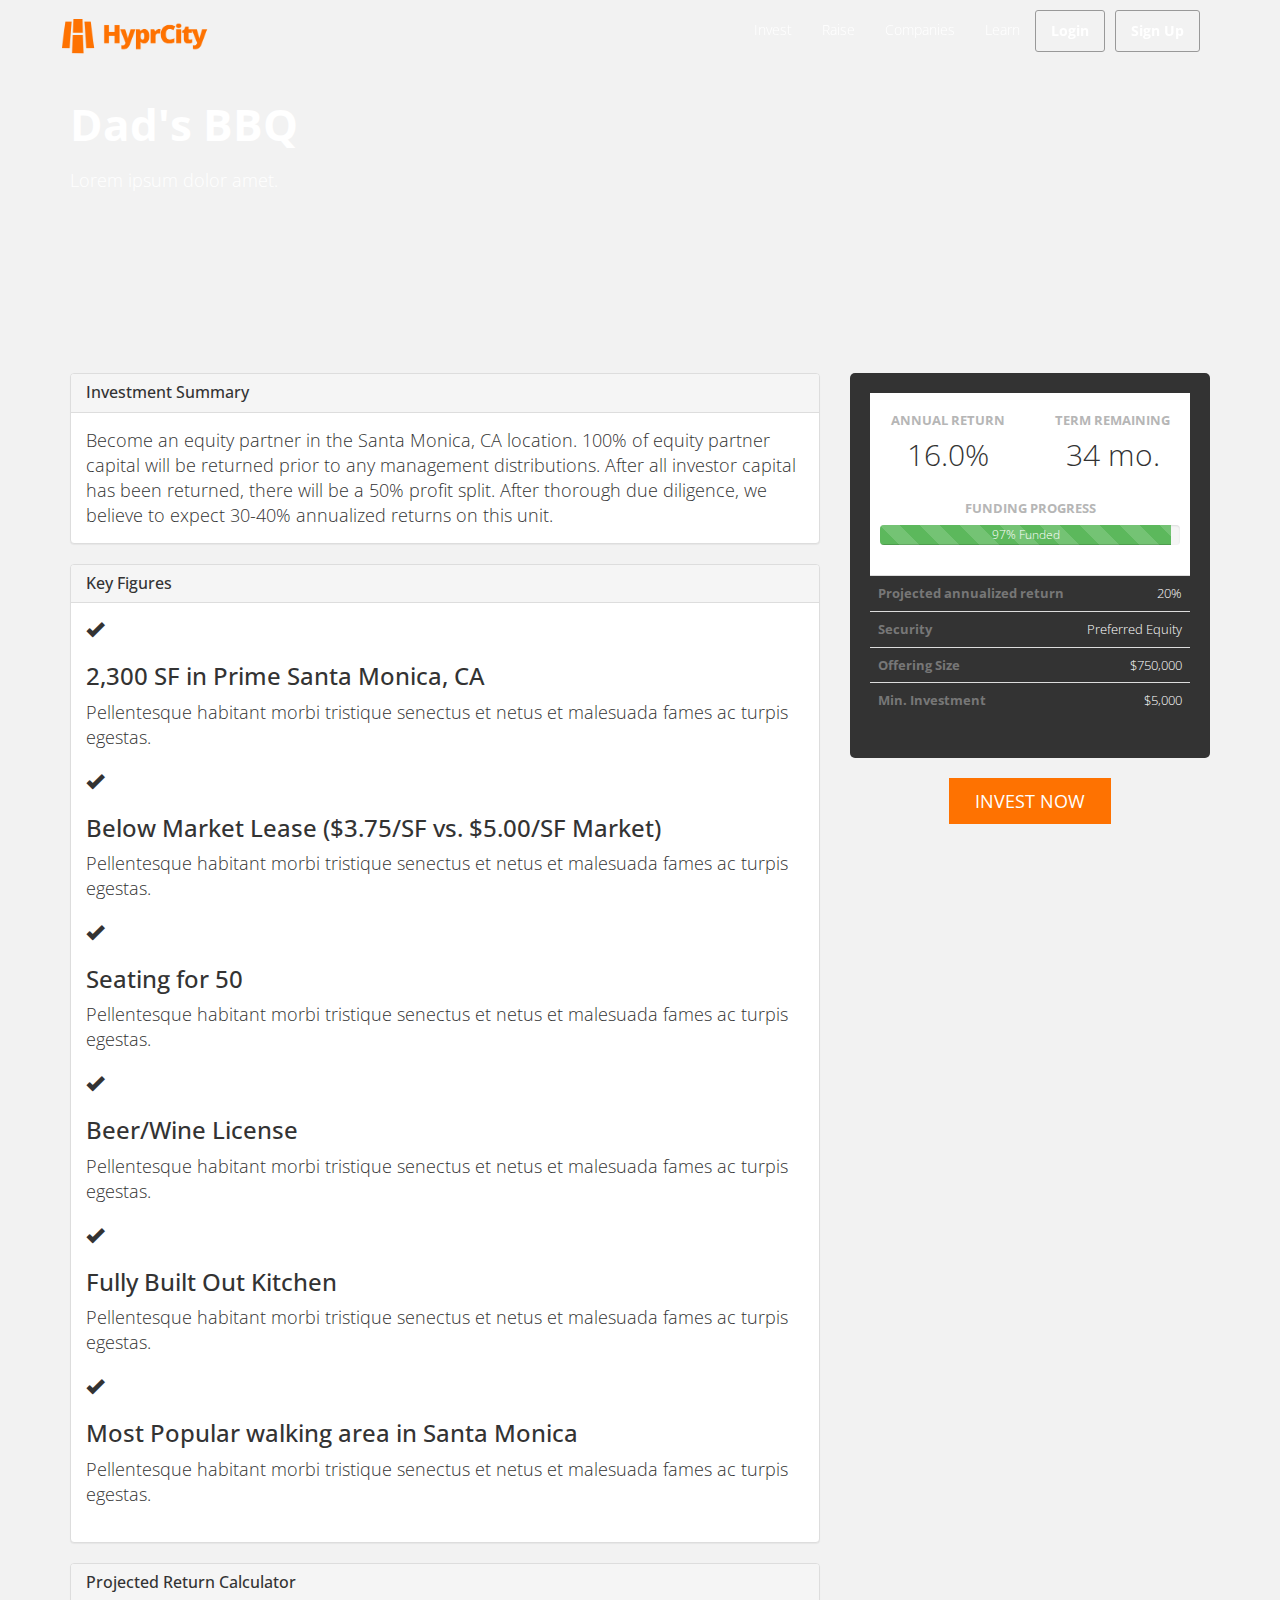
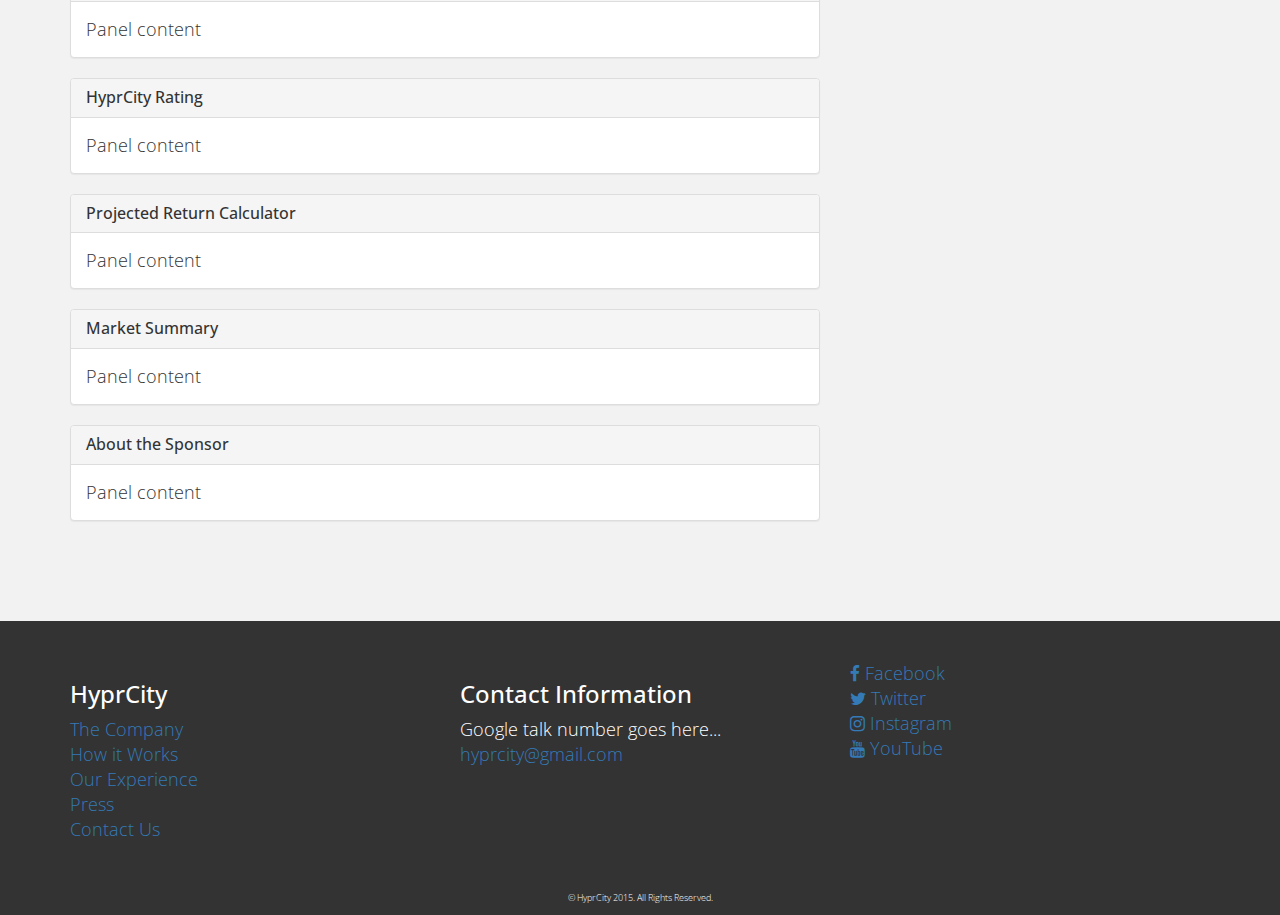
==== offerings/dads-bbq.html @ e1d982b0 "added invesment page and content, pushed right dir" ====
<!DOCTYPE html>
<html lang="en">
<head>
	<meta charset="UTF-8">
	<meta name="robots" content="noindex, nofollow">
	<meta name="viewport" content="width=device-width, initial-scale=1">
	<title>HyprCity - Crowd Investing for Mainstreet</title>

	<script src="https://code.jquery.com/jquery-2.1.4.min.js"></script>

	<!-- Latest compiled and minified CSS -->
	<link rel="stylesheet" href="https://maxcdn.bootstrapcdn.com/bootstrap/3.3.4/css/bootstrap.min.css">

	<!-- Latest compiled and minified JavaScript -->
	<script src="https://maxcdn.bootstrapcdn.com/bootstrap/3.3.4/js/bootstrap.min.js"></script>
	<link rel="stylesheet" href="https://maxcdn.bootstrapcdn.com/font-awesome/4.3.0/css/font-awesome.min.css">


	<link href='http://fonts.googleapis.com/css?family=Open+Sans:400,300,700' rel='stylesheet' type='text/css'>

	<link rel="stylesheet" href="../assets/animate.css">

	<link rel="stylesheet" href="../assets/style.css">

</head>
<body data-spy="scroll" data-target="#bs-example-navbar-collapse-1" class="dads-bbq">

<header class="container-fluid">
	<nav class="navbar navbar-default">
	  <div class="container">
	    <!-- Brand and toggle get grouped for better mobile display -->
	    <div class="navbar-header">
	      <button type="button" class="navbar-toggle collapsed" data-toggle="collapse" data-target="#bs-example-navbar-collapse-1">
	        <span class="sr-only">Toggle navigation</span>
	        <span class="icon-bar"></span>
	        <span class="icon-bar"></span>
	        <span class="icon-bar"></span>
	      </button>
	      <a class="navbar-brand" href="../index.html">
			<img alt="Brand" src="../images/hyprcity-logo.png">
		  </a>
	    </div>

	    <!-- Collect the nav links, forms, and other content for toggling -->
	    <div class="collapse navbar-collapse" id="bs-example-navbar-collapse-1">
	      <ul class="nav navbar-nav navbar-right">
	        <li><a href="#">Invest</a></li>
	        <li><a href="#">Raise</a></li>
	        <li><a href="#">Companies</a></li>
	        <li><a href="#">Learn</a></li>
	        <li><a class="header-cta" href="#">Login</a></li>
	        <li><a class="header-cta" href="#">Sign Up</a></li>
	      </ul>
	    </div><!-- /.navbar-collapse -->
	  </div><!-- /.container-fluid -->
	</nav>
</header>

<section class="container-fluid" id="page-head">
	<div class="container">
		<h1>Dad's BBQ</h1>
		<p>Lorem ipsum dolor amet.</p>
	</div>
</section>
<section class="container-fluid startchange" id="page-content">
	<div class="container">
		<div class="row">
			<div class="col-md-8">
				<div class="photo-container">
					<img src="http://placehold.it/850x400" alt="" class="img-responsive">
				</div>
				
				<div class="panel panel-default">
				  <div class="panel-heading">
				    <h3 class="panel-title">Investment Summary</h3>
				  </div>
				  <div class="panel-body">
				    Become an equity partner in the Santa Monica, CA location. 100% of equity partner capital will be returned prior to any management distributions. After all investor capital has been returned, there will be a 50% profit split. After thorough due diligence, we believe to expect 30-40% annualized returns on this unit.
				  </div>
				</div>
				
				<div class="panel panel-default">
				  <div class="panel-heading">
				    <h3 class="panel-title">Key Figures</h3>
				  </div>
				  <div class="panel-body">
				    <ul class="list-unstyled">
				    	<li>
				    		<i class="glyphicon glyphicon-ok"></i>
				    		<h3>2,300 SF in Prime Santa Monica, CA</h3>
				    		<p>Pellentesque habitant morbi tristique senectus et netus et malesuada fames ac turpis egestas.</p>
				    	</li>
				    	<li>
				    		<i class="glyphicon glyphicon-ok"></i>
				    		<h3>Below Market Lease ($3.75/SF vs. $5.00/SF Market)</h3>
				    		<p>Pellentesque habitant morbi tristique senectus et netus et malesuada fames ac turpis egestas.</p>
				    	</li>
				    	<li>
				    		<i class="glyphicon glyphicon-ok"></i>
				    		<h3>Seating for 50</h3>
				    		<p>Pellentesque habitant morbi tristique senectus et netus et malesuada fames ac turpis egestas.</p>
				    	</li>
				    	<li>
				    		<i class="glyphicon glyphicon-ok"></i>
				    		<h3>Beer/Wine License</h3>
				    		<p>Pellentesque habitant morbi tristique senectus et netus et malesuada fames ac turpis egestas.</p>
				    	</li>
				    	<li>
				    		<i class="glyphicon glyphicon-ok"></i>
				    		<h3>Fully Built Out Kitchen</h3>
				    		<p>Pellentesque habitant morbi tristique senectus et netus et malesuada fames ac turpis egestas.</p>
				    	</li>
				    	<li>
				    		<i class="glyphicon glyphicon-ok"></i>
				    		<h3>Most Popular walking area in Santa Monica</h3>
				    		<p>Pellentesque habitant morbi tristique senectus et netus et malesuada fames ac turpis egestas.</p>
				    	</li>
				    </ul>
				  </div>
				</div>
				
				<div class="panel panel-default">
				  <div class="panel-heading">
				    <h3 class="panel-title">Projected Return Calculator</h3>
				  </div>
				  <div class="panel-body">
				    Panel content
				  </div>
				</div>
				
				<div class="panel panel-default">
				  <div class="panel-heading">
				    <h3 class="panel-title">HyprCity Rating</h3>
				  </div>
				  <div class="panel-body">
				  	Panel content
				  </div>
				</div>
				
				<div class="panel panel-default">
				  <div class="panel-heading">
				    <h3 class="panel-title">Projected Return Calculator</h3>
				  </div>
				  <div class="panel-body">
				    Panel content
				  </div>
				</div>
				
				<div class="panel panel-default">
				  <div class="panel-heading">
				    <h3 class="panel-title">Market Summary</h3>
				  </div>
				  <div class="panel-body">
				    Panel content
				  </div>
				</div>
				
				<div class="panel panel-default">
				  <div class="panel-heading">
				    <h3 class="panel-title">About the Sponsor</h3>
				  </div>
				  <div class="panel-body">
				    Panel content
				  </div>
				</div>

			</div>
			<div class="col-md-4" id="invest-widget">
				<div class="inner">
					<div class="invest-details-box">
						<div class="row">
							<div class="col-md-6">
								<h4>Annual Return</h4>
								<h2>16.0%</h2>
							</div>
							<div class="col-md-6">
								<h4>Term Remaining</h4>
								<h2>34 mo.</h2>
							</div>
						</div>
						<h4>Funding Progress</h4>
					    <div class="progress">
						  <div class="progress-bar progress-bar-striped progress-bar-success active" role="progressbar" aria-valuenow="97" aria-valuemin="0" aria-valuemax="100" style="width: 97%">
						    97% Funded
						  </div>
						</div>
					</div>
					<table class="table">
					  <tbody>
					  	<tr>
					  		<td class="text-left">Projected annualized return</td>
					  		<td class="text-right">20%</td>
					  	</tr>
					  	<tr>
					  		<td class="text-left">Security</td>
					  		<td class="text-right">Preferred Equity</td>
					  	</tr>
					  	<tr>
					  		<td class="text-left">Offering Size</td>
					  		<td class="text-right">$750,000</td>
					  	</tr>
					  	<tr>
					  		<td class="text-left">Min. Investment</td>
					  		<td class="text-right">$5,000</td>
					  	</tr>
					  </tbody>
					</table>
				</div>
				<div class="invest-btn-container">
					<button class="btn btn-lg btn-primary">Invest Now</button>
				</div>
			</div>
		</div>
	</div>
</section>

<footer class="container-fluid" id="footer">
	<div class="container">
		<div class="row">
			<div class="col-md-4">
				<h3>HyprCity</h3>
				<ul class="list-unstyled">
					<li><a href="#">The Company</a></li>
					<li><a href="#solution">How it Works</a></li>
					<li><a href="#experience">Our Experience</a></li>
					<li><a href="#logos">Press</a></li>
					<li><a href="#get-started">Contact Us</a></li>
				</ul>
			</div>
			<div class="col-md-4">
				<h3>Contact Information</h3>
				<ul class="list-unstyled">
					<li>Google talk number goes here...</li>
					<li><a href="mailto:hypercity@gmail.com">hyprcity@gmail.com</a></li>
				</ul>
			</div>
			<div class="col-md-4">
				<ul class="list-unstyled">
					<li><a href=""><i class="fa fa-facebook"></i> Facebook</a></li>
					<li><a href=""><i class="fa fa-twitter"></i> Twitter</a></li>
					<li><a href=""><i class="fa fa-instagram"></i> Instagram</a></li>
					<li><a href=""><i class="fa fa-youtube"></i> YouTube</a></li>
				</ul>
			</div>
		</div>
	</div>
	<div class="copy">
		&copy; HyprCity 2015. All Rights Reserved.
	</div>
</footer>

<script>
	/* navbar change */
	$(document).ready(function(){       
	   var scroll_start = 0;
	   var startchange = $('.startchange');
	   var offset = startchange.offset();
	    if (startchange.length){
		   $(document).scroll(function() { 
		      scroll_start = $(this).scrollTop();
		      if(scroll_start > offset.top - 80) {
		          $(".navbar-default").css('background-color', 'rgba(255,255,255,.8)');
		          $('.navbar-default li a').css('color', '#333333');
		       } else {
		          $('.navbar-default').css('background-color', 'transparent');
		          $('.navbar-default li a').css('color', '#ffffff');
		       }
		   });
		   $(document).scroll(function() { 
		      scroll_start = $(this).scrollTop();
		      if(scroll_start > offset.top - 0) {
		          $("#invest-widget").css('position', 'fixed');
		          $('#invest-widget').css('top', '80px');
		          $('#invest-widget').css('margin-left', '50%');
		          $('#invest-widget').css('left', '195px');
		          $('#invest-widget').css('width', 'initial');
		       } else {
		          $("#invest-widget").css('position', 'initial');
		          $('#invest-widget').css('top', 'initial');
		          $('#invest-widget').css('margin-left', 'initial');
		          $('#invest-widget').css('left', 'initial');
		       }
		   });
	    }
	});
</script>

</body>
</html>
---- assets/style.css ----
.col-xs-15,
.col-sm-15,
.col-md-15,
.col-lg-15 {
  position: relative;
  min-height: 1px;
  padding-right: 10px;
  padding-left: 10px; }

.col-xs-15 {
  width: 20%;
  float: left; }

@media (min-width: 768px) {
  .col-sm-15 {
    width: 20%;
    float: left; } }
@media (min-width: 992px) {
  .col-md-15 {
    width: 20%;
    float: left; } }
@media (min-width: 1200px) {
  .col-lg-15 {
    width: 20%;
    float: left; } }
/* Slider */
.slick-slider {
  position: relative;
  display: block;
  box-sizing: border-box;
  -moz-box-sizing: border-box;
  -webkit-touch-callout: none;
  -webkit-user-select: none;
  -khtml-user-select: none;
  -moz-user-select: none;
  -ms-user-select: none;
  user-select: none;
  -ms-touch-action: pan-y;
  touch-action: pan-y;
  -webkit-tap-highlight-color: transparent; }

.slick-list {
  position: relative;
  overflow: hidden;
  display: block;
  margin: 0;
  padding: 0; }
  .slick-list:focus {
    outline: none; }
  .slick-list.dragging {
    cursor: pointer;
    cursor: hand; }

.slick-slider .slick-track,
.slick-slider .slick-list {
  -webkit-transform: translate3d(0, 0, 0);
  -moz-transform: translate3d(0, 0, 0);
  -ms-transform: translate3d(0, 0, 0);
  -o-transform: translate3d(0, 0, 0);
  transform: translate3d(0, 0, 0); }

.slick-track {
  position: relative;
  left: 0;
  top: 0;
  display: block; }
  .slick-track:before, .slick-track:after {
    content: "";
    display: table; }
  .slick-track:after {
    clear: both; }
  .slick-loading .slick-track {
    visibility: hidden; }

.slick-slide {
  float: left;
  height: 100%;
  min-height: 1px;
  display: none; }
  [dir="rtl"] .slick-slide {
    float: right; }
  .slick-slide img {
    display: block; }
  .slick-slide.slick-loading img {
    display: none; }
  .slick-slide.dragging img {
    pointer-events: none; }
  .slick-initialized .slick-slide {
    display: block; }
  .slick-loading .slick-slide {
    visibility: hidden; }
  .slick-vertical .slick-slide {
    display: block;
    height: auto;
    border: 1px solid transparent; }

body {
  font-family: 'Open Sans', Helvetica, Arial, sans-serif;
  font-size: 1.75em;
  font-weight: 300;
  position: relative; }

h1 {
  font-weight: 700;
  font-size: 2.5em;
  margin-bottom: 20px; }

h2 {
  font-weight: 100;
  margin-top: 10px;
  margin-bottom: 20px; }

h4 {
  font-weight: 700;
  text-transform: uppercase;
  color: #b6b6b6;
  font-size: 0.75em; }

p {
  margin-bottom: 20px; }

section {
  padding-top: 80px;
  padding-bottom: 80px; }

#footer {
  text-align: left;
  background: #333;
  color: #fff;
  padding-top: 40px; }
  #footer .copy {
    text-align: center;
    font-size: 0.5em;
    margin-top: 40px;
    margin-bottom: 10px; }

.btn {
  text-transform: uppercase;
  padding: 10px 25px;
  border-radius: 0;
  transition: all .2s ease; }

.btn-default {
  background: none;
  border: 1px solid #fff;
  color: #fff; }
  .btn-default:hover, .btn-default:focus {
    border-color: #fe7201;
    color: #fe7201;
    background: none; }

.btn-primary {
  background: #fe7201;
  border-color: #fe7201; }
  .btn-primary:hover, .btn-primary:focus {
    background: #fe8e34;
    border-color: #fe8e34; }

.navbar-default {
  background: transparent;
  border: none;
  z-index: 9;
  top: 0;
  left: 0;
  border-radius: 0;
  transition: all .3s ease;
  padding-top: 10px;
  padding-bottom: 4px; }
  .navbar-default a {
    color: #fff; }
  .navbar-default .navbar-brand {
    padding: 0; }
    .navbar-default .navbar-brand img {
      max-height: 50px; }
  .navbar-default .navbar-right li a {
    transition: all .3s ease;
    color: #fff;
    padding: 10px 15px;
    font-size: 0.8em; }
    .navbar-default .navbar-right li a:hover {
      color: #f2f2f2; }
  .navbar-default .active a {
    background: none;
    color: #fe7201;
    border-bottom: 2px solid #fe7201; }
  .navbar-default .navbar-toggle {
    border: none;
    background: none !important; }
    .navbar-default .navbar-toggle .icon-bar {
      background: #fe7201;
      width: 30px;
      height: 4px; }
  .navbar-default .header-cta {
    font-weight: bold;
    border-radius: 3px;
    border: 1px solid #999;
    margin-right: 10px;
    transition: border-color .2s ease; }
    .navbar-default .header-cta:hover {
      border-color: #fff; }

#intro {
  background: transparent;
  background-size: 100%;
  min-height: 700px;
  color: #fff;
  padding-left: 0;
  padding-right: 0; }
  #intro .splash {
    padding-top: 150px;
    padding-left: 15px;
    padding-right: 15px;
    text-shadow: 0 1px 10px #000; }
    #intro .splash h1 {
      text-transform: uppercase;
      margin-bottom: 40px;
      font-weight: bold; }
    #intro .splash p {
      margin-bottom: 40px; }

.previous-funded .col-md-3 {
  padding-left: 0;
  padding-right: 0;
  border-right: 1px solid #f2f2f2;
  border-bottom: 1px solid #f2f2f2; }
  .previous-funded .col-md-3 img {
    opacity: 0.8;
    transition: opacity .2s ease; }
  .previous-funded .col-md-3:hover > img {
    opacity: 1; }
  .previous-funded .col-md-3 .previous-funded-info {
    padding-left: 15px;
    padding-right: 15px; }
    .previous-funded .col-md-3 .previous-funded-info h2 {
      color: #fe7201; }
    .previous-funded .col-md-3 .previous-funded-info h2, .previous-funded .col-md-3 .previous-funded-info h4 {
      text-align: center; }
    .previous-funded .col-md-3 .previous-funded-info .left {
      font-weight: bold;
      color: #ddd; }
    .previous-funded .col-md-3 .previous-funded-info .right {
      text-align: right; }
    .previous-funded .col-md-3 .previous-funded-info p {
      margin-bottom: 10px; }

#solution .row {
  padding: 80px 0; }
  #solution .row .col-md-6 {
    text-align: left; }
#solution .part {
  border-top: 1px solid #f2f2f2;
  border-bottom: 1px solid #f2f2f2; }

#investors h1, #entrepreneurs h1 {
  margin-bottom: 60px; }
  #investors h1 span, #entrepreneurs h1 span {
    color: #fe7201; }
#investors h2, #entrepreneurs h2 {
  color: #fe7201;
  margin-top: 20px; }
#investors i, #entrepreneurs i {
  color: #fe7201;
  border: 3px solid #fe7201;
  border-radius: 50%;
  padding: 22px 23px;
  background: #f2f2f2;
  font-size: 2em; }
#investors .row, #entrepreneurs .row {
  margin-bottom: 40px; }

.slick {
  padding-top: 80px;
  padding-bottom: 80px;
  background: #f2f2f2; }

#quote {
  padding-top: 120px;
  padding-bottom: 120px;
  font-weight: 300;
  text-transform: uppercase;
  margin: 0px auto; }
  #quote blockquote {
    max-width: 800px;
    font-size: 1.5em;
    border-left: none;
    color: #fff; }
    #quote blockquote footer {
      color: #ddd; }

#experience h2 {
  color: #999;
  font-weight: 300;
  text-transform: uppercase; }
  #experience h2 span {
    font-size: 2em;
    color: #333; }

#logos {
  background: #333;
  padding-top: 60px;
  padding-bottom: 60px;
  margin-top: 40px; }
  #logos img {
    margin: auto; }

.dads-bbq {
  background: #f2f2f2; }
  .dads-bbq #page-head {
    background: bottom center url("http://luxebeatmag.com/wp-content/uploads/2014/03/1394997_19792541-sxc.jpg");
    color: #fff; }
  .dads-bbq #page-content #invest-widget .inner {
    background: #333;
    padding: 20px;
    border-radius: 5px;
    text-align: center; }
    .dads-bbq #page-content #invest-widget .inner .invest-details-box {
      background: #fff;
      padding: 10px; }
    .dads-bbq #page-content #invest-widget .inner table {
      color: #fff;
      font-size: 0.75em;
      border-color: #777; }
      .dads-bbq #page-content #invest-widget .inner table .text-left {
        color: #777;
        font-weight: bold; }
  .dads-bbq #page-content #invest-widget .invest-btn-container {
    margin: 20px auto;
    text-align: center; }

@media screen and (min-width: 767px) {
  .navbar-default {
    position: fixed;
    width: 100%; } }

/*# sourceMappingURL=style.css.map */
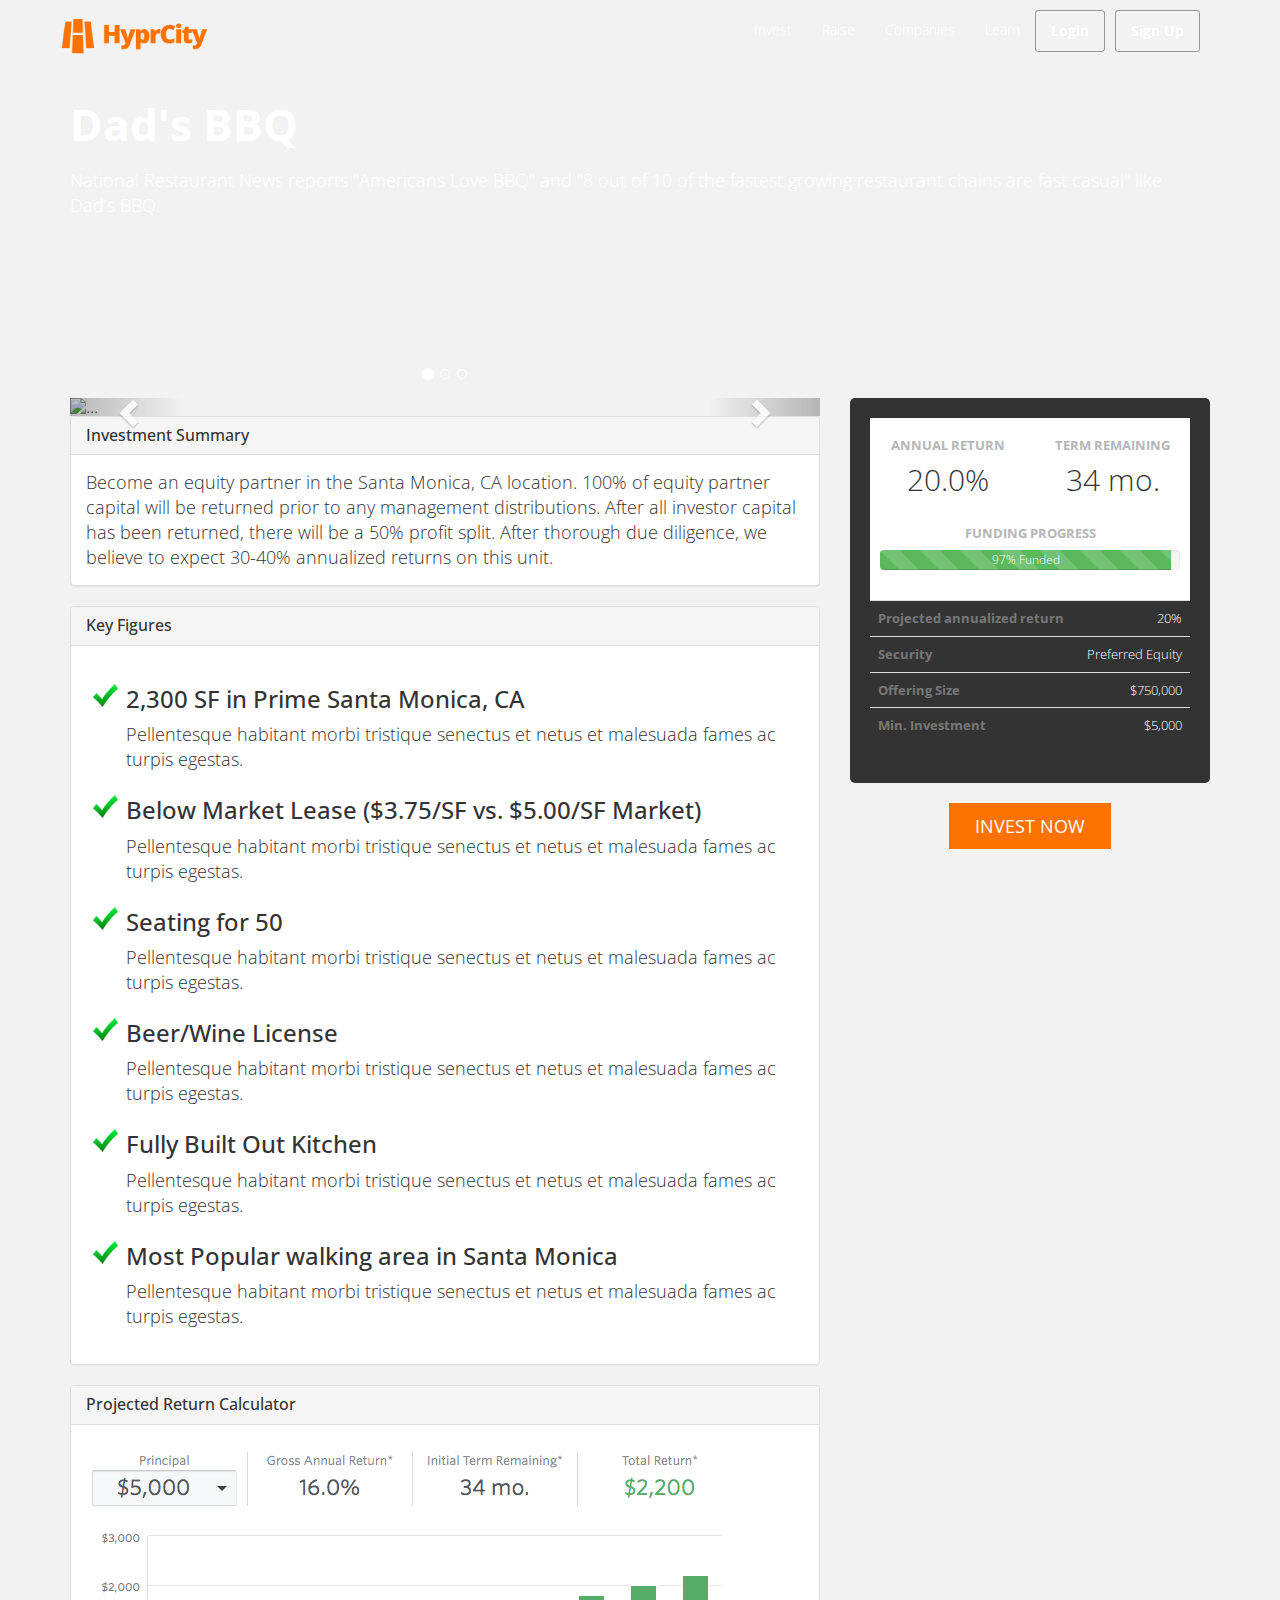
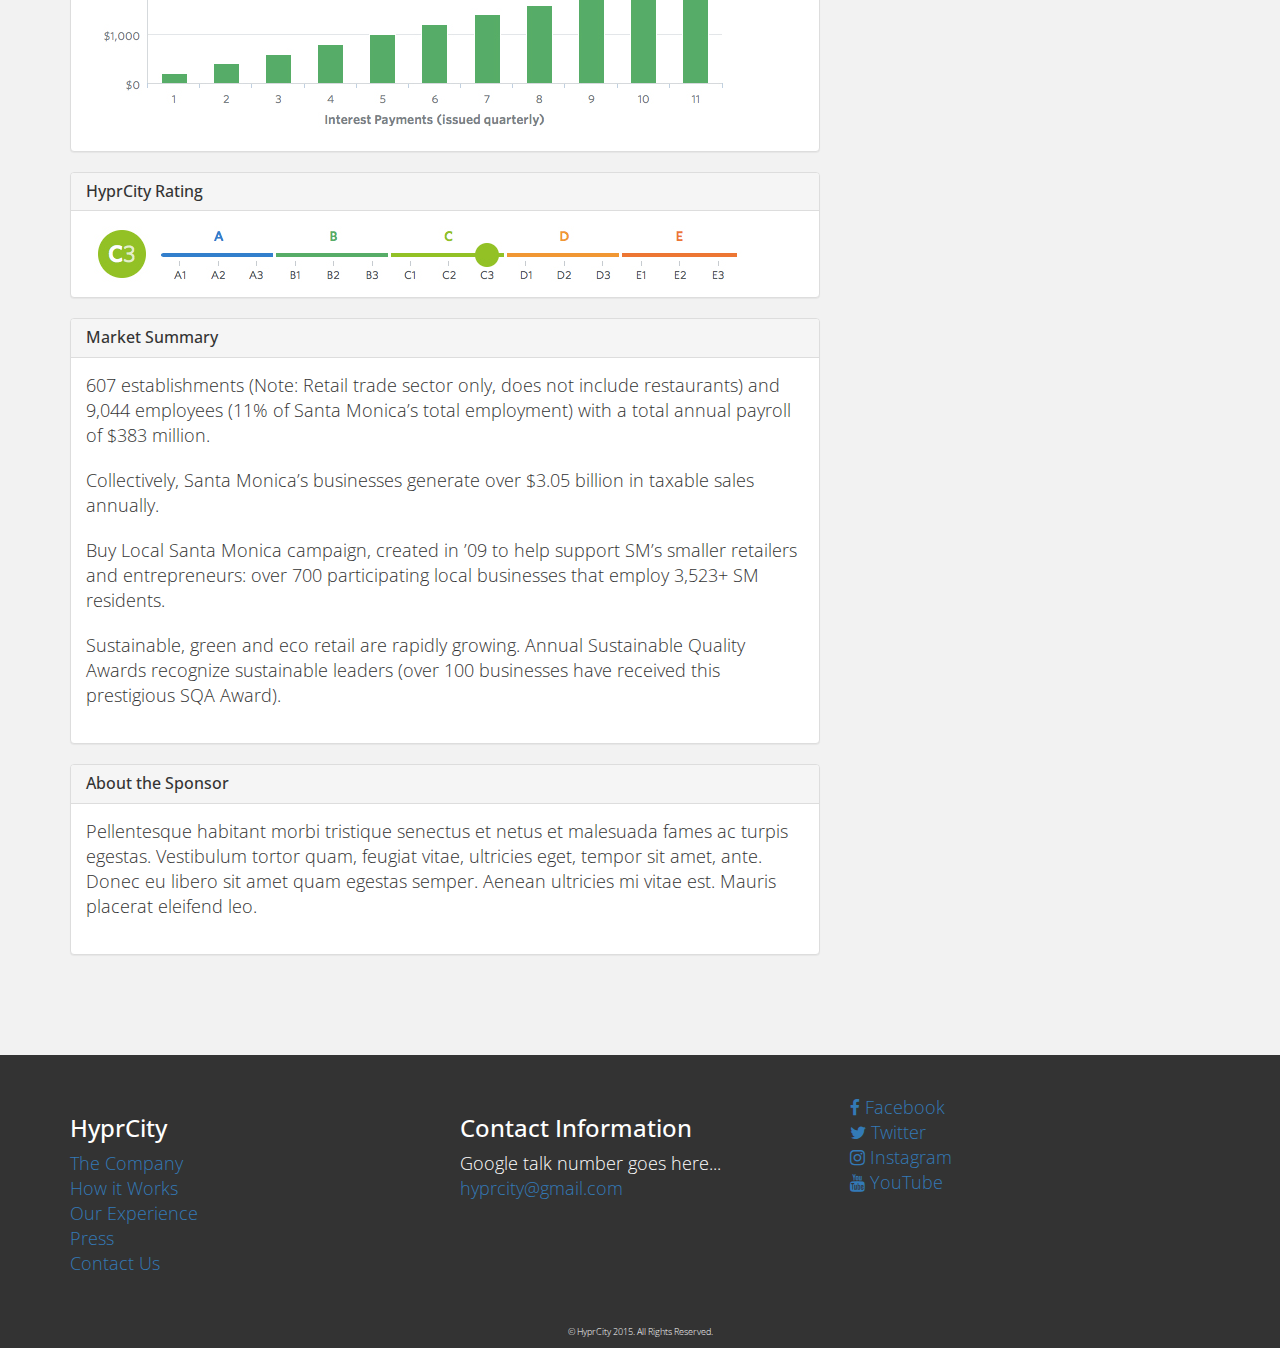
==== commit 558acc4a: "added more content, modified index page, added graphics" ====
--- a/offerings/dads-bbq.html
+++ b/offerings/dads-bbq.html
@@ -59,7 +59,7 @@
 <section class="container-fluid" id="page-head">
 	<div class="container">
 		<h1>Dad's BBQ</h1>
-		<p>Lorem ipsum dolor amet.</p>
+		<p>National Restaurant News reports "Americans Love BBQ" and "8 out of 10 of the fastest growing restaurant chains are fast casual" like Dad’s BBQ.</p>
 	</div>
 </section>
 <section class="container-fluid startchange" id="page-content">
@@ -67,7 +67,37 @@
 		<div class="row">
 			<div class="col-md-8">
 				<div class="photo-container">
-					<img src="http://placehold.it/850x400" alt="" class="img-responsive">
+					<div id="carousel-example-generic" class="carousel slide" data-ride="carousel" data-pause="none" data-interval="3000">
+					  <!-- Indicators -->
+					  <ol class="carousel-indicators">
+					    <li data-target="#carousel-example-generic" data-slide-to="0" class="active"></li>
+					    <li data-target="#carousel-example-generic" data-slide-to="1"></li>
+					    <li data-target="#carousel-example-generic" data-slide-to="2"></li>
+					  </ol>
+
+					  <!-- Wrapper for slides -->
+					  <div class="carousel-inner" role="listbox">
+					    <div class="item active">
+					      <img src="http://www.awelcomesurprise.com/sites/default/files/image-dinosaur-bbq_0.jpg" alt="...">
+					    </div>
+					    <div class="item">
+					      <img src="http://takeexit93.com/wp-content/themes/sharp/timthumb.php?src=http%3A%2F%2Ftakeexit93.com%2Fwp-content%2Fuploads%2F2014%2F10%2Ffirehouse-discover1.jpg&q=90&w=750&h=350&zc=1" alt="...">
+					    </div>
+					    <div class="item">
+					      <img src="http://tscpl.org/wp-content/uploads/2014/07/COVER-PHOTO-TAKE-2.jpg" alt="...">
+					    </div>
+					  </div>
+
+					  <!-- Controls -->
+					  <a class="left carousel-control" href="#carousel-example-generic" role="button" data-slide="prev">
+					    <span class="glyphicon glyphicon-chevron-left" aria-hidden="true"></span>
+					    <span class="sr-only">Previous</span>
+					  </a>
+					  <a class="right carousel-control" href="#carousel-example-generic" role="button" data-slide="next">
+					    <span class="glyphicon glyphicon-chevron-right" aria-hidden="true"></span>
+					    <span class="sr-only">Next</span>
+					  </a>
+					</div>
 				</div>
 				
 				<div class="panel panel-default">
@@ -84,34 +114,28 @@
 				    <h3 class="panel-title">Key Figures</h3>
 				  </div>
 				  <div class="panel-body">
-				    <ul class="list-unstyled">
-				    	<li>
-				    		<i class="glyphicon glyphicon-ok"></i>
+				    <ul class="list-unstyled key-figures-list">
+				    	<li>
 				    		<h3>2,300 SF in Prime Santa Monica, CA</h3>
 				    		<p>Pellentesque habitant morbi tristique senectus et netus et malesuada fames ac turpis egestas.</p>
 				    	</li>
 				    	<li>
-				    		<i class="glyphicon glyphicon-ok"></i>
 				    		<h3>Below Market Lease ($3.75/SF vs. $5.00/SF Market)</h3>
 				    		<p>Pellentesque habitant morbi tristique senectus et netus et malesuada fames ac turpis egestas.</p>
 				    	</li>
 				    	<li>
-				    		<i class="glyphicon glyphicon-ok"></i>
 				    		<h3>Seating for 50</h3>
 				    		<p>Pellentesque habitant morbi tristique senectus et netus et malesuada fames ac turpis egestas.</p>
 				    	</li>
 				    	<li>
-				    		<i class="glyphicon glyphicon-ok"></i>
 				    		<h3>Beer/Wine License</h3>
 				    		<p>Pellentesque habitant morbi tristique senectus et netus et malesuada fames ac turpis egestas.</p>
 				    	</li>
 				    	<li>
-				    		<i class="glyphicon glyphicon-ok"></i>
 				    		<h3>Fully Built Out Kitchen</h3>
 				    		<p>Pellentesque habitant morbi tristique senectus et netus et malesuada fames ac turpis egestas.</p>
 				    	</li>
 				    	<li>
-				    		<i class="glyphicon glyphicon-ok"></i>
 				    		<h3>Most Popular walking area in Santa Monica</h3>
 				    		<p>Pellentesque habitant morbi tristique senectus et netus et malesuada fames ac turpis egestas.</p>
 				    	</li>
@@ -124,7 +148,7 @@
 				    <h3 class="panel-title">Projected Return Calculator</h3>
 				  </div>
 				  <div class="panel-body">
-				    Panel content
+				  	<img src="../images/return-calculator.jpg" alt="" class="img-responsive">
 				  </div>
 				</div>
 				
@@ -133,16 +157,7 @@
 				    <h3 class="panel-title">HyprCity Rating</h3>
 				  </div>
 				  <div class="panel-body">
-				  	Panel content
-				  </div>
-				</div>
-				
-				<div class="panel panel-default">
-				  <div class="panel-heading">
-				    <h3 class="panel-title">Projected Return Calculator</h3>
-				  </div>
-				  <div class="panel-body">
-				    Panel content
+				  	<img src="../images/risk-meter.jpg" alt="" class="img-responsive">
 				  </div>
 				</div>
 				
@@ -151,7 +166,10 @@
 				    <h3 class="panel-title">Market Summary</h3>
 				  </div>
 				  <div class="panel-body">
-				    Panel content
+				    <p>607 establishments (Note: Retail trade sector only, does not include restaurants) and 9,044 employees (11% of Santa Monica’s total employment) with a total annual payroll of $383 million.</p>
+				    <p>Collectively, Santa Monica’s businesses generate over $3.05 billion in taxable sales annually.</p>
+				    <p>Buy Local Santa Monica campaign, created in ’09 to help support SM’s smaller retailers and entrepreneurs: over 700 participating local businesses that employ 3,523+ SM residents.</p>
+				    <p>Sustainable, green and eco retail are rapidly growing. Annual Sustainable Quality Awards recognize sustainable leaders (over 100 businesses have received this prestigious SQA Award).</p>
 				  </div>
 				</div>
 				
@@ -160,7 +178,7 @@
 				    <h3 class="panel-title">About the Sponsor</h3>
 				  </div>
 				  <div class="panel-body">
-				    Panel content
+				    <p>Pellentesque habitant morbi tristique senectus et netus et malesuada fames ac turpis egestas. Vestibulum tortor quam, feugiat vitae, ultricies eget, tempor sit amet, ante. Donec eu libero sit amet quam egestas semper. Aenean ultricies mi vitae est. Mauris placerat eleifend leo.</p>
 				  </div>
 				</div>
 
@@ -171,7 +189,7 @@
 						<div class="row">
 							<div class="col-md-6">
 								<h4>Annual Return</h4>
-								<h2>16.0%</h2>
+								<h2>20.0%</h2>
 							</div>
 							<div class="col-md-6">
 								<h4>Term Remaining</h4>
--- a/assets/style.css
+++ b/assets/style.css
@@ -326,6 +326,10 @@
   .dads-bbq #page-content #invest-widget .invest-btn-container {
     margin: 20px auto;
     text-align: center; }
+  .dads-bbq .key-figures-list {
+    margin-left: 40px; }
+    .dads-bbq .key-figures-list li {
+      list-style-image: url("../images/check.jpg"); }
 
 @media screen and (min-width: 767px) {
   .navbar-default {
